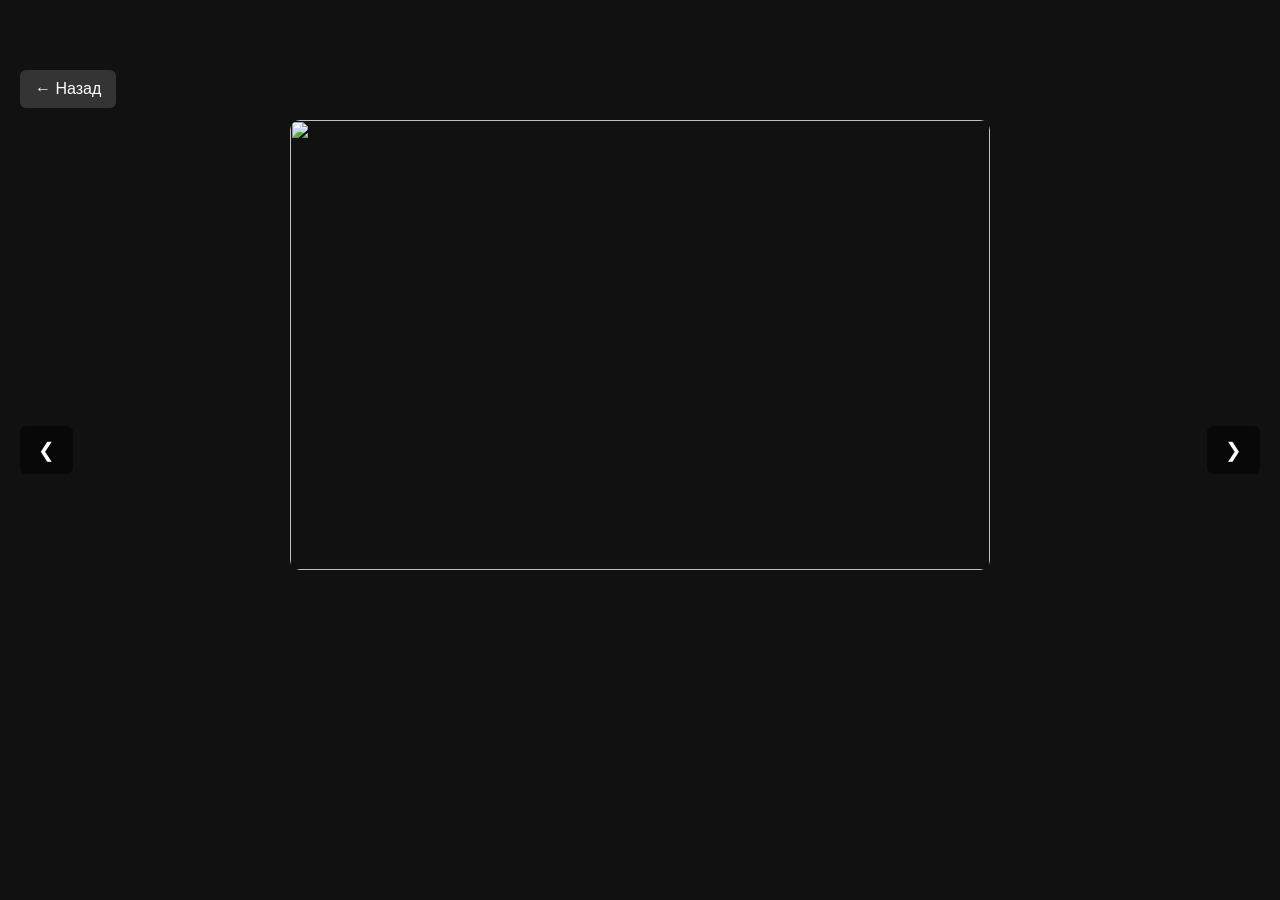
==== vse/croatia2024.html @ 131e51a9 "Add files via upload" ====
<!DOCTYPE html>
<html lang="ru">
<head>
<meta charset="UTF-8">
<title>Хорватия 2024</title>

<style>
body {
    margin: 0;
    background: #111;
    color: #fff;
    font-family: Arial;
}

.back-btn {
    position: fixed;
    top: 70px;
    left: 20px;
    padding: 10px 15px;
    background: rgba(255,255,255,0.15);
    color: #fff;
    text-decoration: none;
    border-radius: 6px;
    backdrop-filter: blur(4px);
}

.gallery {
    margin-top: 120px;
    text-align: center;
}

.gallery img {
    width: 700px;
    height: 450px;
    object-fit: cover;
    border-radius: 10px;
    transition: 0.4s;
}

.btn {
    position: fixed;
    top: 50%;
    transform: translateY(-50%);
    background: rgba(0,0,0,0.5);
    border: none;
    color: #fff;
    padding: 12px 18px;
    cursor: pointer;
    font-size: 20px;
    border-radius: 6px;
}

.prev { left: 20px; }
.next { right: 20px; }
</style>
</head>

<body>

<a href="../../index2024.html" class="back-btn">← Назад</a>

<div class="gallery">
    <button class="btn prev" id="prev">❮</button>

    <img id="photo" src="../Croatia2024/1.jpg">

    <button class="btn next" id="next">❯</button>
</div>

<script>
const images = [
    "../Croatia2024/1.jpg",
    "../Croatia2024/2.jpg",
    "../Croatia2024/3.jpg"
];

let index = 0;
const photo = document.getElementById("photo");

document.getElementById("next").onclick = () => {
    index = (index + 1) % images.length;
    changePhoto();
};

document.getElementById("prev").onclick = () => {
    index = (index - 1 + images.length) % images.length;
    changePhoto();
};

function changePhoto() {
    photo.style.opacity = 0;
    setTimeout(() => {
        photo.src = images[index];
        photo.style.opacity = 1;
    }, 300);
}
</script>

</body>
</html>
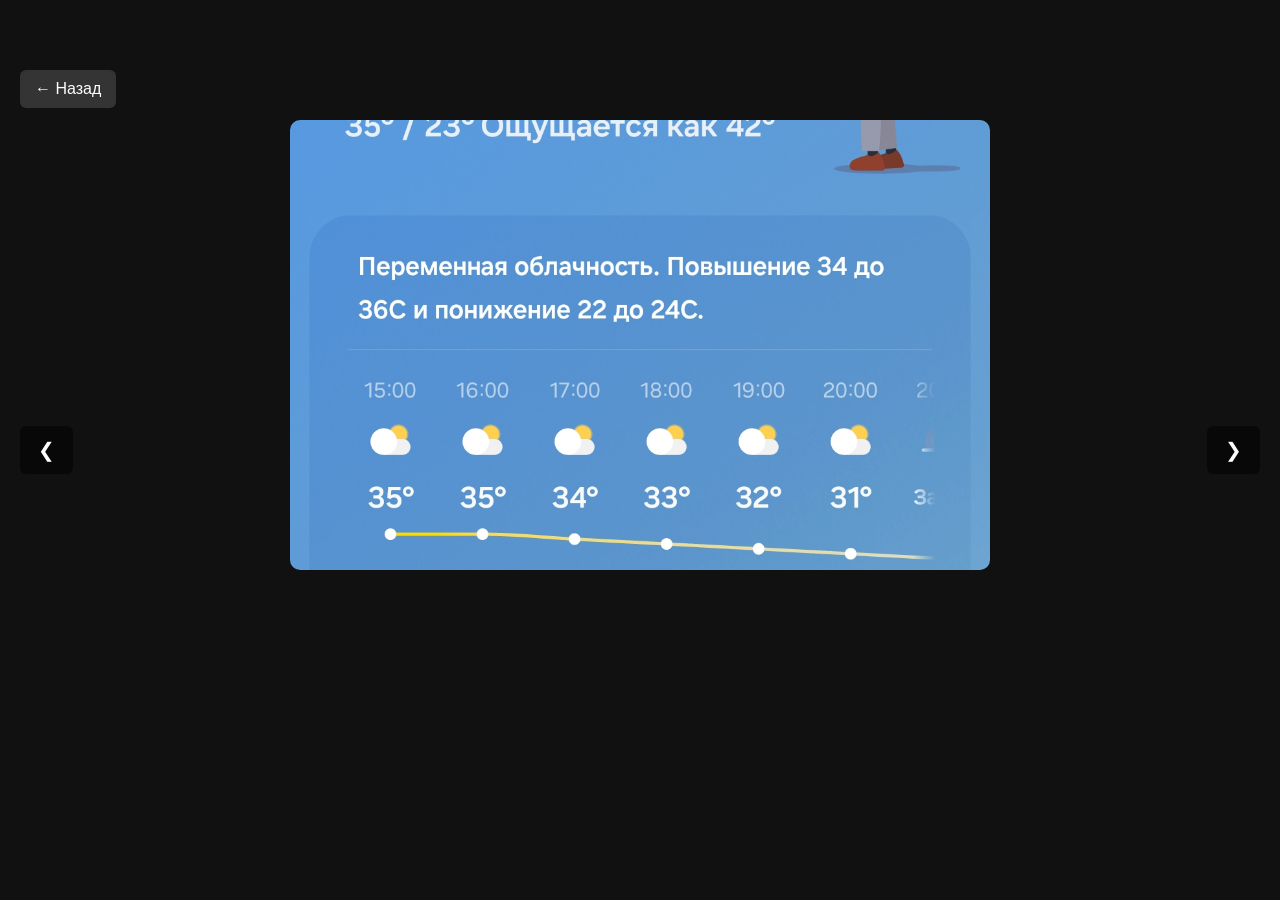
==== commit 003269dd: "Update croatia2024.html" ====
--- a/vse/croatia2024.html
+++ b/vse/croatia2024.html
@@ -57,22 +57,25 @@
 
 <body>
 
-<a href="../../index2024.html" class="back-btn">← Назад</a>
+<a href="index2024.html" class="back-btn">← Назад</a>
+
 
 <div class="gallery">
     <button class="btn prev" id="prev">❮</button>
 
-    <img id="photo" src="../Croatia2024/1.jpg">
+   <img id="photo" src="montenegro/1.jpg">
+
 
     <button class="btn next" id="next">❯</button>
 </div>
 
 <script>
 const images = [
-    "../Croatia2024/1.jpg",
-    "../Croatia2024/2.jpg",
-    "../Croatia2024/3.jpg"
+    "montenegro/1.jpg",
+    "montenegro/2.jpg",
+    "montenegro/3.jpg"
 ];
+
 
 let index = 0;
 const photo = document.getElementById("photo");
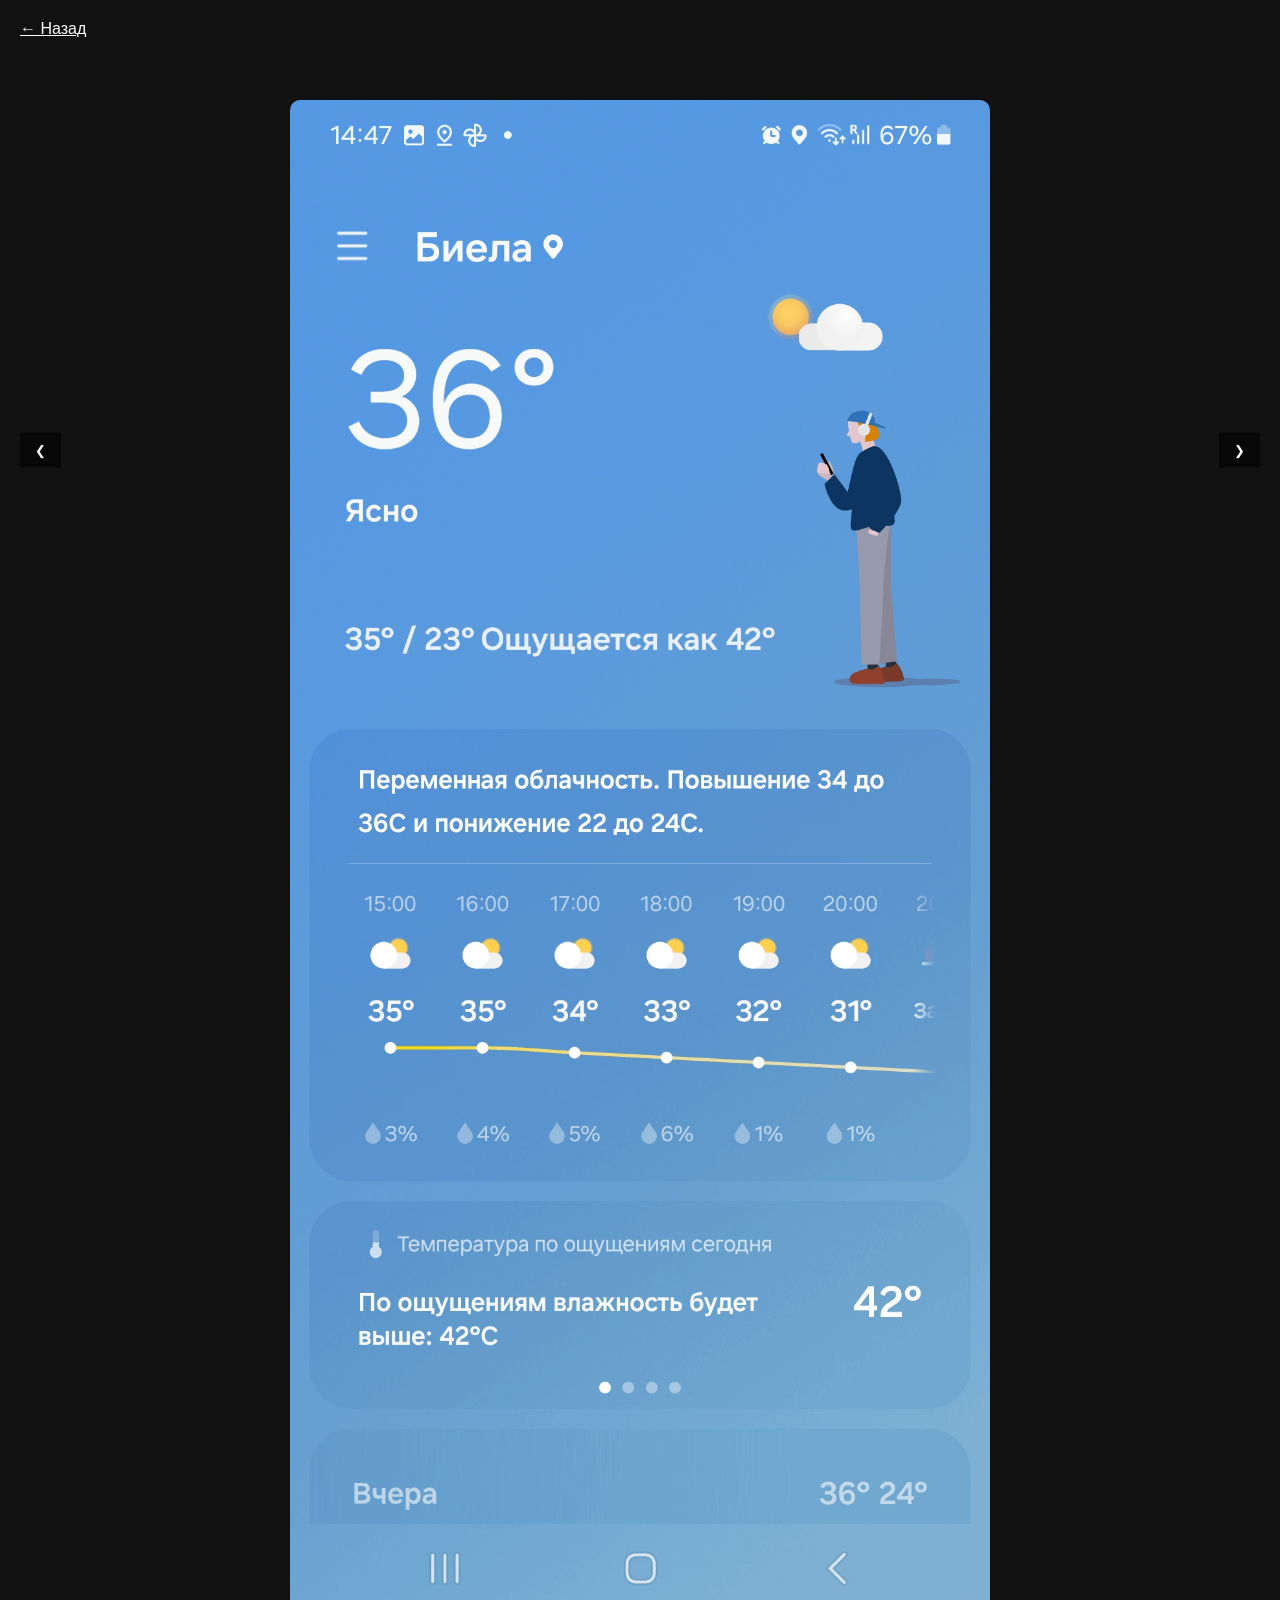
==== commit a9c90379: "Update croatia2024.html" ====
--- a/vse/croatia2024.html
+++ b/vse/croatia2024.html
@@ -2,70 +2,24 @@
 <html lang="ru">
 <head>
 <meta charset="UTF-8">
-<title>Хорватия 2024</title>
-
+<title>Хорватия 2024 — Галерея 1</title>
 <style>
-body {
-    margin: 0;
-    background: #111;
-    color: #fff;
-    font-family: Arial;
-}
-
-.back-btn {
-    position: fixed;
-    top: 70px;
-    left: 20px;
-    padding: 10px 15px;
-    background: rgba(255,255,255,0.15);
-    color: #fff;
-    text-decoration: none;
-    border-radius: 6px;
-    backdrop-filter: blur(4px);
-}
-
-.gallery {
-    margin-top: 120px;
-    text-align: center;
-}
-
-.gallery img {
-    width: 700px;
-    height: 450px;
-    object-fit: cover;
-    border-radius: 10px;
-    transition: 0.4s;
-}
-
-.btn {
-    position: fixed;
-    top: 50%;
-    transform: translateY(-50%);
-    background: rgba(0,0,0,0.5);
-    border: none;
-    color: #fff;
-    padding: 12px 18px;
-    cursor: pointer;
-    font-size: 20px;
-    border-radius: 6px;
-}
-
-.prev { left: 20px; }
-.next { right: 20px; }
+body { background:#111; color:#fff; font-family:Arial; margin:0; text-align:center; }
+.back { position:fixed; top:20px; left:20px; color:#fff; }
+.gallery img { width:80%; max-width:700px; margin-top:100px; border-radius:10px; transition:0.3s; }
+.btn { position:fixed; top:50%; transform:translateY(-50%); background:#0008; color:#fff; border:none; padding:10px 15px; cursor:pointer; }
+.prev { left:20px; }
+.next { right:20px; }
 </style>
 </head>
 
 <body>
 
-<a href="index2024.html" class="back-btn">← Назад</a>
-
+<a class="back" href="../index.html">← Назад</a>
 
 <div class="gallery">
     <button class="btn prev" id="prev">❮</button>
-
-   <img id="photo" src="montenegro/1.jpg">
-
-
+    <img id="photo" src="montenegro/1.jpg">
     <button class="btn next" id="next">❯</button>
 </div>
 
@@ -76,27 +30,18 @@
     "montenegro/3.jpg"
 ];
 
-
 let index = 0;
 const photo = document.getElementById("photo");
 
 document.getElementById("next").onclick = () => {
     index = (index + 1) % images.length;
-    changePhoto();
+    photo.src = images[index];
 };
 
 document.getElementById("prev").onclick = () => {
     index = (index - 1 + images.length) % images.length;
-    changePhoto();
+    photo.src = images[index];
 };
-
-function changePhoto() {
-    photo.style.opacity = 0;
-    setTimeout(() => {
-        photo.src = images[index];
-        photo.style.opacity = 1;
-    }, 300);
-}
 </script>
 
 </body>
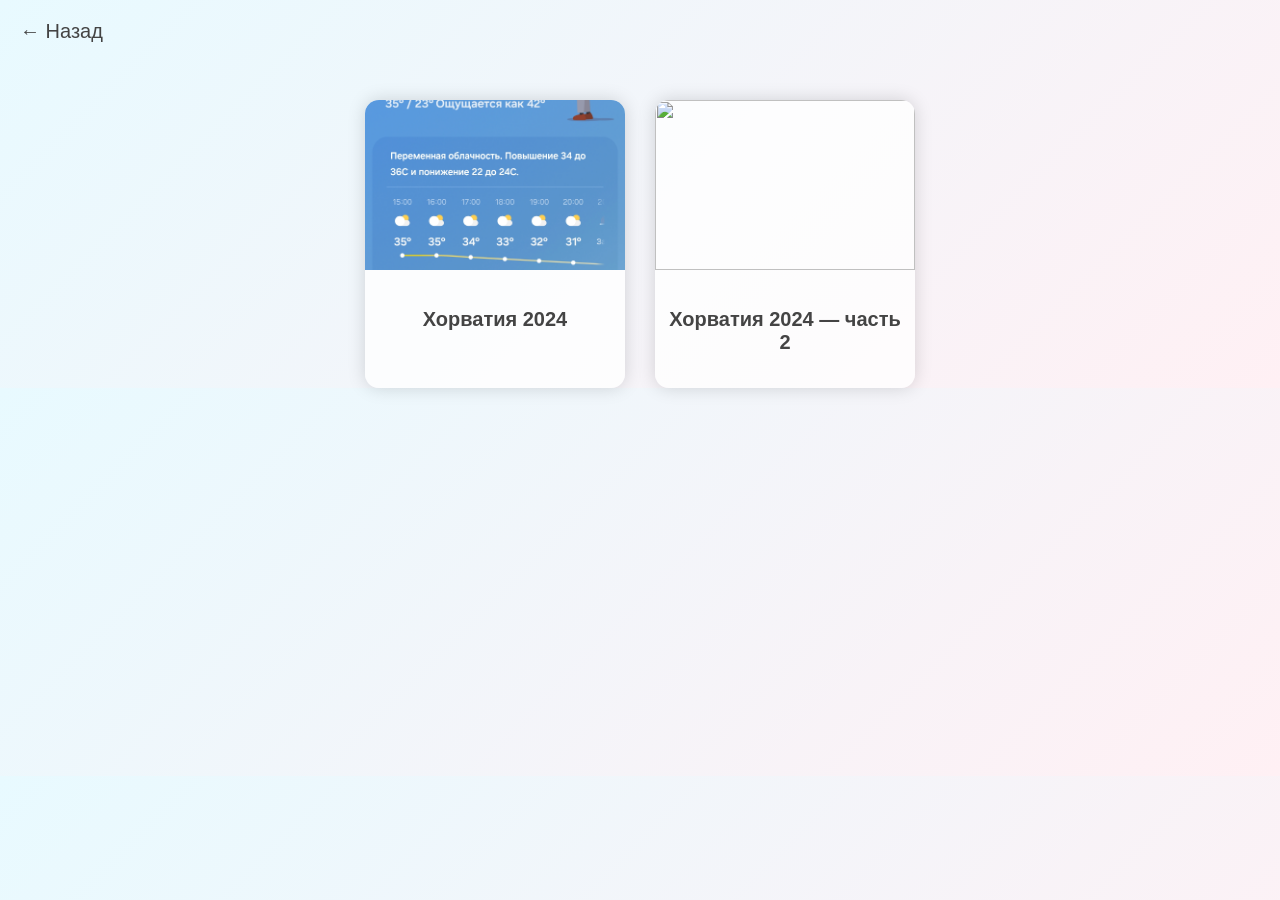
==== commit 34f84cae: "Update croatia2024.html" ====
--- a/vse/croatia2024.html
+++ b/vse/croatia2024.html
@@ -2,14 +2,58 @@
 <html lang="ru">
 <head>
 <meta charset="UTF-8">
-<title>Хорватия 2024 — Галерея 1</title>
+<title>2024</title>
+
 <style>
-body { background:#111; color:#fff; font-family:Arial; margin:0; text-align:center; }
-.back { position:fixed; top:20px; left:20px; color:#fff; }
-.gallery img { width:80%; max-width:700px; margin-top:100px; border-radius:10px; transition:0.3s; }
-.btn { position:fixed; top:50%; transform:translateY(-50%); background:#0008; color:#fff; border:none; padding:10px 15px; cursor:pointer; }
-.prev { left:20px; }
-.next { right:20px; }
+body {
+    margin: 0;
+    background: linear-gradient(135deg, #e8faff, #fff0f4);
+    color: #444;
+    font-family: Arial;
+}
+
+.back {
+    position: fixed;
+    top: 20px;
+    left: 20px;
+    color: #444;
+    font-size: 20px;
+    text-decoration: none;
+}
+
+.cards {
+    margin-top: 100px;
+    display: flex;
+    justify-content: center;
+    flex-wrap: wrap;
+    gap: 30px;
+}
+
+.card {
+    width: 260px;
+    background: #ffffffcc;
+    border-radius: 14px;
+    overflow: hidden;
+    cursor: pointer;
+    transition: 0.3s;
+    box-shadow: 0 0 18px rgba(0,0,0,0.15);
+}
+.card:hover {
+    transform: scale(1.06);
+}
+
+.card img {
+    width: 100%;
+    height: 170px;
+    object-fit: cover;
+}
+
+.card p {
+    text-align: center;
+    padding: 14px;
+    font-size: 20px;
+    font-weight: bold;
+}
 </style>
 </head>
 
@@ -17,32 +61,19 @@
 
 <a class="back" href="../index.html">← Назад</a>
 
-<div class="gallery">
-    <button class="btn prev" id="prev">❮</button>
-    <img id="photo" src="montenegro/1.jpg">
-    <button class="btn next" id="next">❯</button>
+<div class="cards">
+
+    <div class="card" onclick="location.href='croatia2024.html'">
+        <img src="montenegro/1.jpg">
+        <p>Хорватия 2024</p>
+    </div>
+
+    <div class="card" onclick="location.href='croatia2024_1.html'">
+        <img src="montenegro/2.jpg">
+        <p>Хорватия 2024 — часть 2</p>
+    </div>
+
 </div>
-
-<script>
-const images = [
-    "montenegro/1.jpg",
-    "montenegro/2.jpg",
-    "montenegro/3.jpg"
-];
-
-let index = 0;
-const photo = document.getElementById("photo");
-
-document.getElementById("next").onclick = () => {
-    index = (index + 1) % images.length;
-    photo.src = images[index];
-};
-
-document.getElementById("prev").onclick = () => {
-    index = (index - 1 + images.length) % images.length;
-    photo.src = images[index];
-};
-</script>
 
 </body>
 </html>
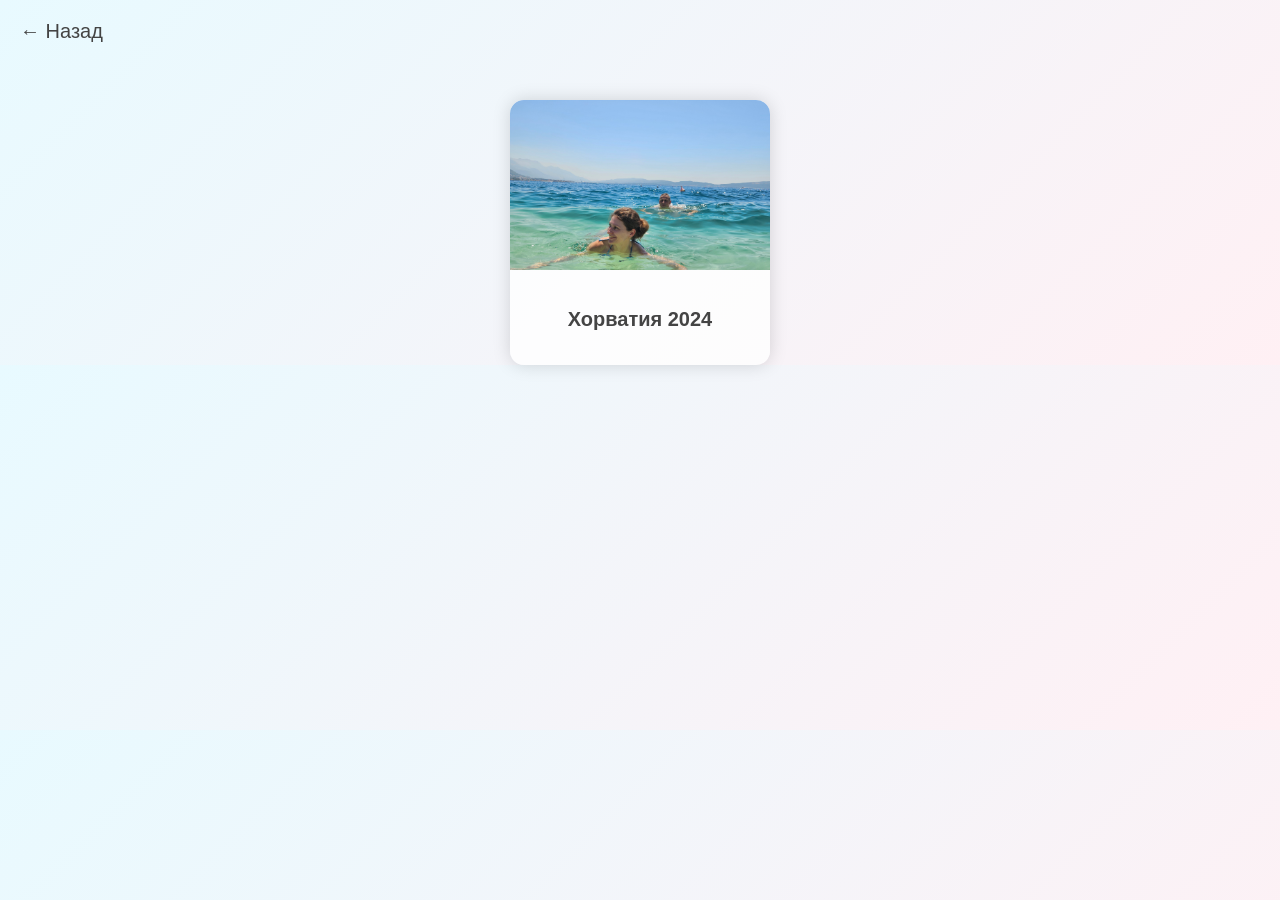
==== commit f2cdfd77: "Update croatia2024.html" ====
--- a/vse/croatia2024.html
+++ b/vse/croatia2024.html
@@ -63,14 +63,10 @@
 
 <div class="cards">
 
-    <div class="card" onclick="location.href='croatia2024.html'">
-        <img src="montenegro/1.jpg">
-        <p>Хорватия 2024</p>
-    </div>
-
+   
     <div class="card" onclick="location.href='croatia2024_1.html'">
         <img src="montenegro/2.jpg">
-        <p>Хорватия 2024 — часть 2</p>
+        <p>Хорватия 2024 </p>
     </div>
 
 </div>
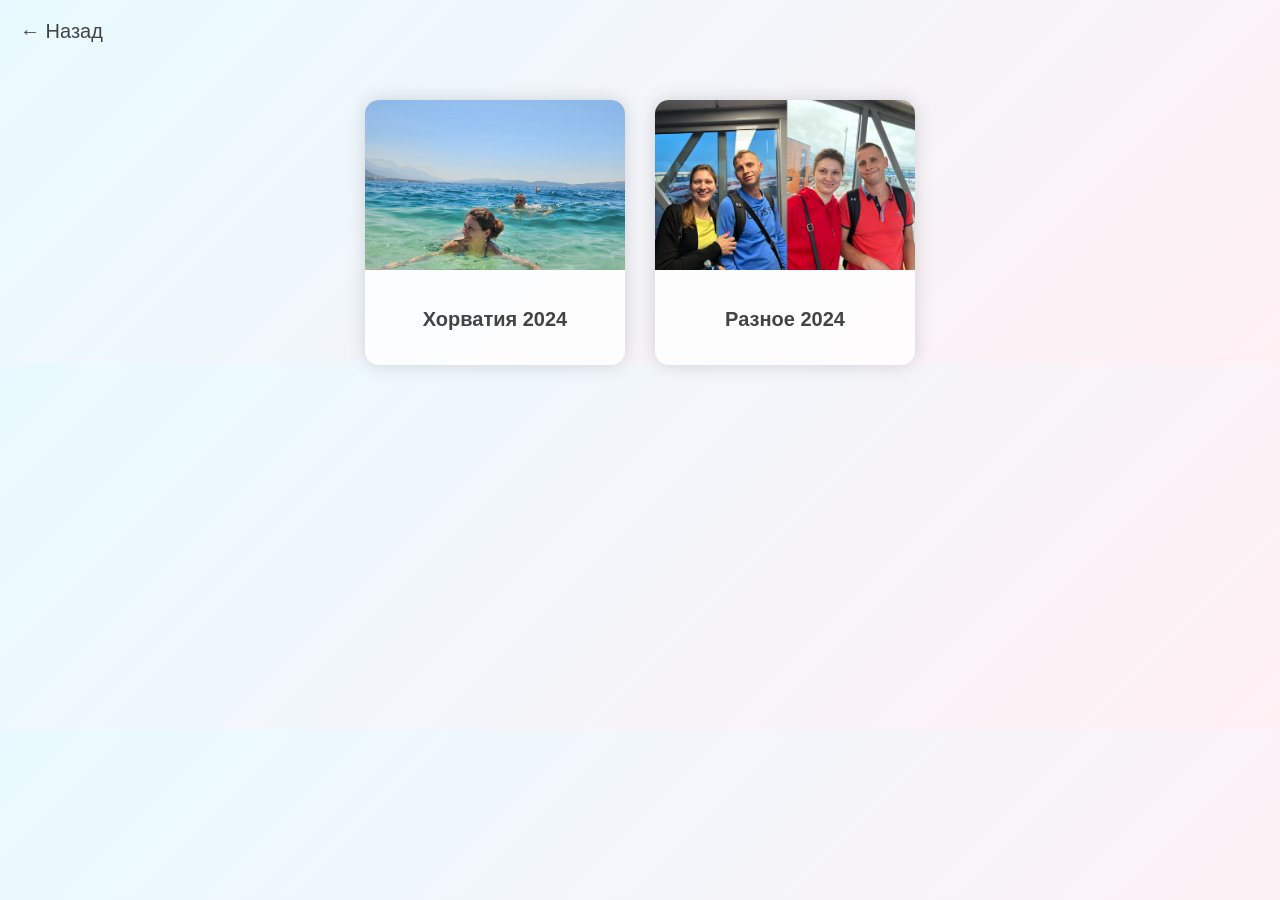
==== commit be7ae867: "Update croatia2024.html" ====
--- a/vse/croatia2024.html
+++ b/vse/croatia2024.html
@@ -69,6 +69,12 @@
         <p>Хорватия 2024 </p>
     </div>
 
+    <div class="card" onclick="location.href='raznoe2024_1.html'">
+        <img src="raznoe2024/1.jpg">
+        <p>Разное 2024</p>
+    </div>
+
+    
 </div>
 
 </body>
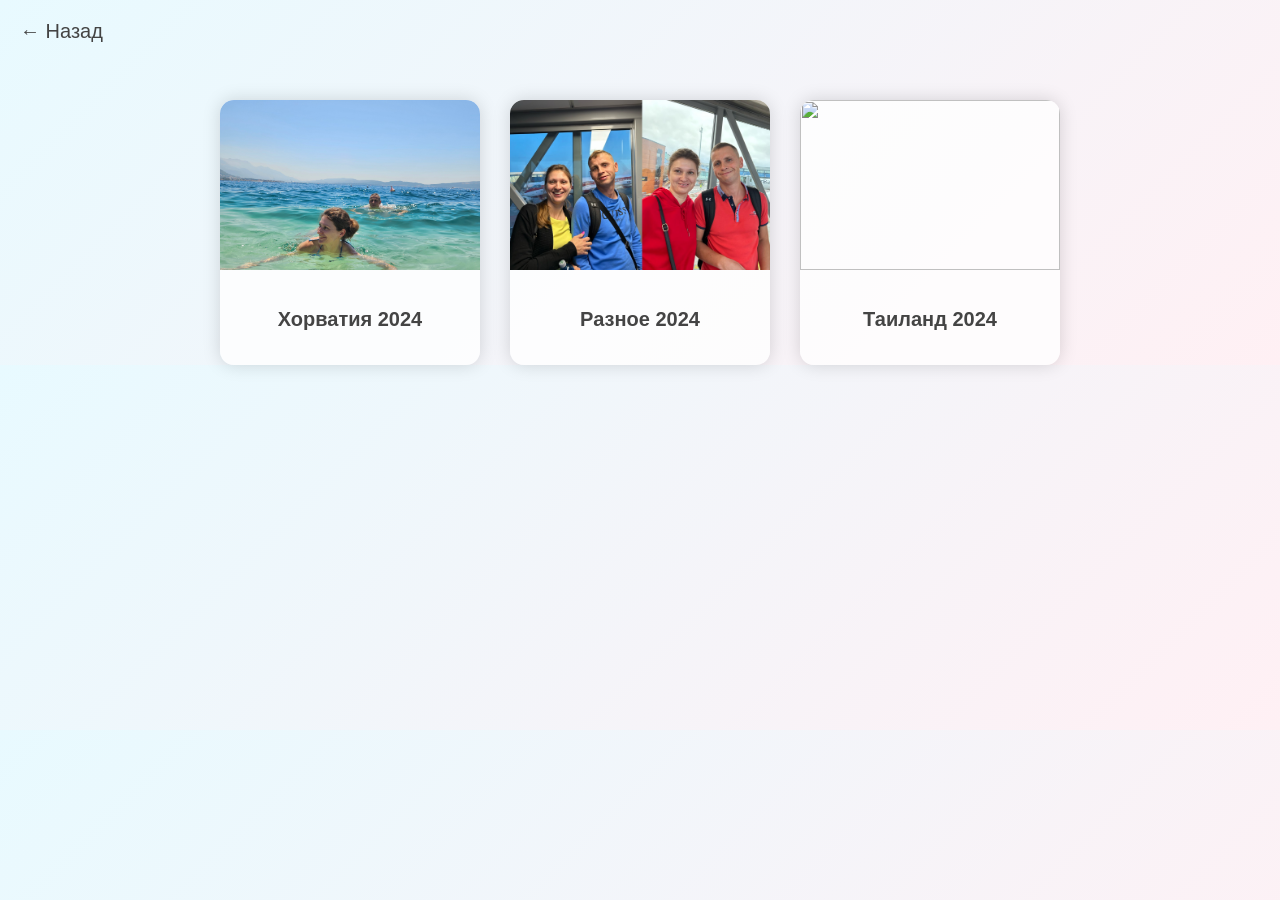
==== commit fa50eb34: "Update croatia2024.html" ====
--- a/vse/croatia2024.html
+++ b/vse/croatia2024.html
@@ -73,6 +73,10 @@
         <img src="raznoe2024/1.jpg">
         <p>Разное 2024</p>
     </div>
+ <div class="card" onclick="location.href='tailand2024_1.html'">
+        <img src="tailand2024/1.jpg">
+        <p>Таиланд 2024</p>
+    </div>
 
     
 </div>
